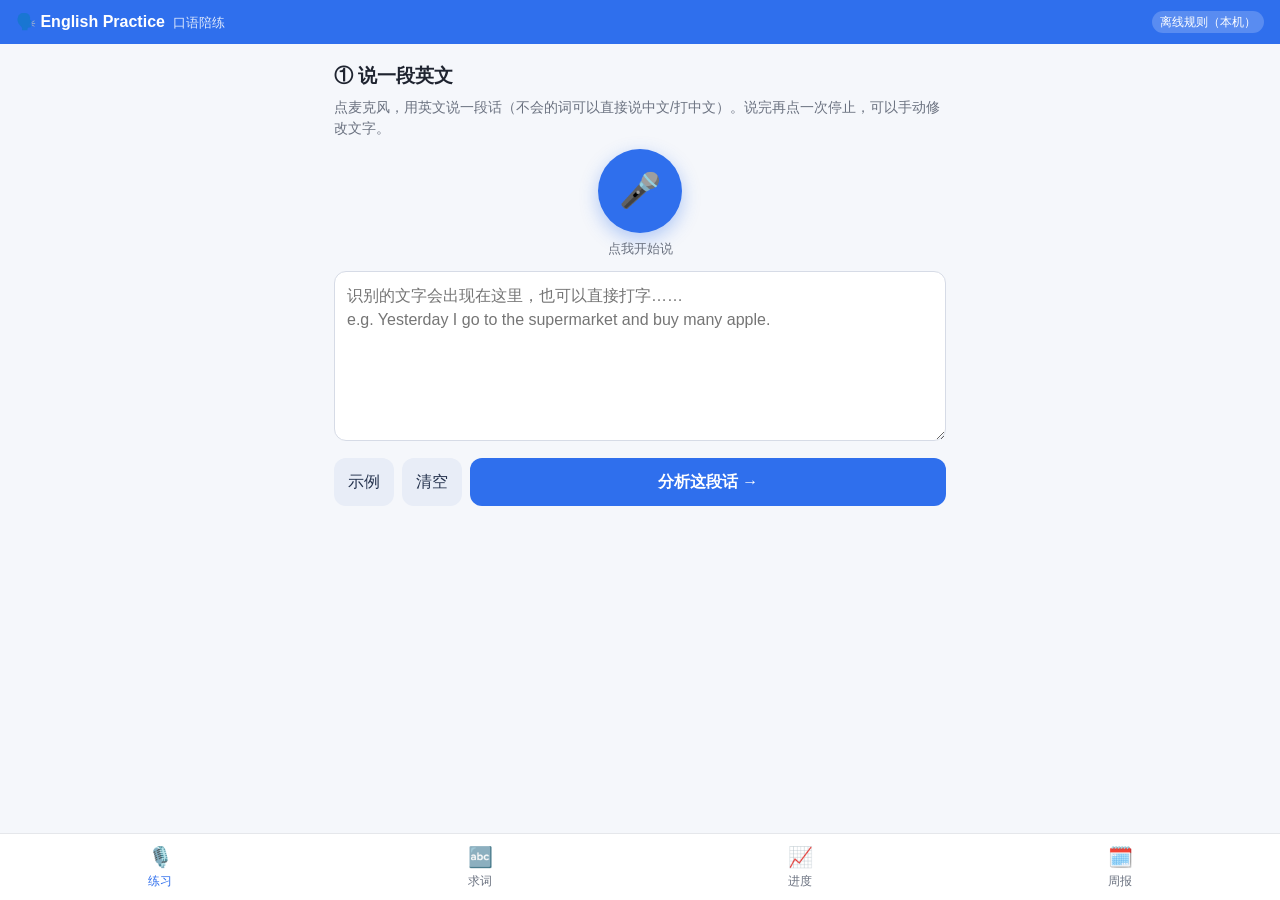
==== english/index.html @ fb232972 "Publish English and Japanese language practice apps to GitHub Pages. Static sites live under /englis" ====
<!doctype html>
<html lang="zh-CN">
<head>
<meta charset="utf-8">
<meta name="viewport" content="width=device-width, initial-scale=1, viewport-fit=cover">
<meta name="theme-color" content="#2f6fed">
<title>English Practice · 英语口语陪练</title>
<link rel="manifest" href="manifest.webmanifest">
<link rel="icon" href="icon.svg">
<link rel="stylesheet" href="style.css">
</head>
<body>
<header class="top">
  <div class="brand">🗣️ English Practice <small>口语陪练</small></div>
  <div id="engine" class="engine"></div>
</header>

<main>
  <!-- ============ PRACTICE TAB ============ -->
  <section id="tab-practice" class="tab active">
    <!-- step 1: speak -->
    <div id="step-speak" class="step">
      <h2>① 说一段英文</h2>
      <p class="hint">点麦克风，用英文说一段话（不会的词可以直接说中文/打中文）。说完再点一次停止，可以手动修改文字。</p>
      <div class="micwrap">
        <button id="mic-passage" class="mic" aria-label="record"><span>🎤</span></button>
        <div id="mic-passage-state" class="micstate">点我开始说</div>
      </div>
      <textarea id="passage" rows="6" placeholder="识别的文字会出现在这里，也可以直接打字……&#10;e.g. Yesterday I go to the supermarket and buy many apple."></textarea>
      <div class="row">
        <button id="btn-sample" class="ghost">示例</button>
        <button id="btn-clear" class="ghost">清空</button>
        <button id="btn-analyze" class="primary grow">分析这段话 →</button>
      </div>
      <p id="sr-warning" class="warn hidden"></p>
    </div>

    <!-- step 2: feedback -->
    <div id="step-feedback" class="step hidden">
      <h2>② 逐句反馈</h2>
      <div id="fb-summary" class="summary"></div>
      <div id="fb-list"></div>
      <div class="row sticky-actions">
        <button id="btn-back-speak" class="ghost">← 重新说</button>
        <button id="btn-start-drill" class="primary grow">开始跟读练习 →</button>
      </div>
    </div>

    <!-- step 3: drill -->
    <div id="step-drill" class="step hidden">
      <h2>③ 跟读练到过关</h2>
      <div id="drill-progress" class="drill-progress"></div>
      <div class="card target-card">
        <div class="label-row"><span id="drill-mode" class="pill"></span><button id="btn-listen" class="ghost small">🔊 听一遍</button></div>
        <div id="drill-target" class="target"></div>
        <button id="btn-peek" class="ghost small hidden">👀 偷看一下</button>
        <div id="drill-keys" class="keys"></div>
      </div>
      <div class="micwrap">
        <button id="mic-drill" class="mic"><span>🎤</span></button>
        <div id="mic-drill-state" class="micstate">点我跟读</div>
      </div>
      <input id="drill-typed" type="text" placeholder="（没麦克风时可以打字）" autocomplete="off">
      <div id="drill-result" class="result"></div>
      <div class="row">
        <button id="btn-skip" class="ghost">跳过</button>
        <button id="btn-check" class="primary grow">对比 ✓</button>
        <button id="btn-next" class="primary grow hidden">下一句 →</button>
      </div>
    </div>

    <!-- step 4: done -->
    <div id="step-done" class="step hidden">
      <h2>🎉 这一段练完了</h2>
      <div id="done-summary" class="summary"></div>
      <div class="card"><div class="label">整段地道版本</div><div id="done-passage" class="target small-target"></div>
        <button id="btn-listen-all" class="ghost small">🔊 听整段</button></div>
      <div class="row">
        <button id="btn-new" class="primary grow">再说一段</button>
        <button id="btn-to-progress" class="ghost">看进度</button>
      </div>
    </div>
  </section>

  <!-- ============ WORDS TAB ============ -->
  <section id="tab-words" class="tab">
    <h2>求词 · 中文 → 地道英文</h2>
    <p class="hint">不会说的词，用中文说或打出来（中英混着说也行），我给你地道的英文说法，可以一键加入练习。</p>
    <div class="micwrap">
      <button id="mic-words" class="mic zh"><span>🎤</span></button>
      <div id="mic-words-state" class="micstate">点我说中文</div>
    </div>
    <div class="row">
      <input id="words-input" type="text" placeholder="例如：加班 / 我想点外卖 / 摸鱼" autocomplete="off">
      <button id="btn-suggest" class="primary">查</button>
    </div>
    <div id="words-list"></div>
  </section>

  <!-- ============ PROGRESS TAB ============ -->
  <section id="tab-progress" class="tab">
    <h2>我的进度</h2>
    <div id="stats" class="stats"></div>
    <div class="row">
      <button id="btn-review" class="primary grow">复习最薄弱的 5 个点</button>
    </div>
    <div id="points"></div>
    <details class="danger"><summary>数据</summary>
      <p class="hint">进度只保存在这台手机的浏览器里。</p>
      <button id="btn-export" class="ghost small">导出 JSON</button>
      <button id="btn-reset" class="ghost small">清空进度</button>
    </details>
  </section>
  <!-- ============ RECAP TAB ============ -->
  <section id="tab-recap" class="tab">
    <h2>周报 · 每周回顾</h2>
    <p class="hint">按自然周（周一到周日）汇总：学了哪些词、练了哪些语法、哪些问题反复出现、哪些明显进步了。</p>
    <div class="row"><button id="btn-recap-now" class="primary grow">现在生成本周周报</button></div>
    <div id="recap-list"></div>
  </section>
</main>

<nav class="bottom">
  <button data-tab="practice" class="active">🎙️<span>练习</span></button>
  <button data-tab="words">🔤<span>求词</span></button>
  <button data-tab="progress">📈<span>进度</span></button>
  <button data-tab="recap">🗓️<span>周报</span></button>
</nav>
<div id="toast" class="toast"></div>
<script src="config.js"></script>
<script src="engine/rules_data.js"></script>
<script src="engine/zh_en_dict.js"></script>
<script src="engine/analyzer.js"></script>
<script src="recap.js"></script>
<script src="app.js"></script>
</body>
</html>
---- english/style.css ----
:root{--blue:#2f6fed;--green:#18a058;--red:#e5484d;--amber:#f0a020;--bg:#f5f7fb;--card:#fff;--text:#1f2430;--muted:#6b7280;--radius:14px}
*{box-sizing:border-box;-webkit-tap-highlight-color:transparent}
html,body{margin:0;background:var(--bg);color:var(--text);font:16px/1.5 -apple-system,"Segoe UI",Roboto,"Noto Sans SC","PingFang SC",sans-serif}
.top{position:sticky;top:0;z-index:5;display:flex;justify-content:space-between;align-items:center;padding:10px 16px;background:var(--blue);color:#fff}
.brand{font-weight:700}.brand small{font-weight:400;opacity:.85;margin-left:4px}
.engine{font-size:12px;background:rgba(255,255,255,.2);padding:2px 8px;border-radius:99px}
main{padding:12px 14px 96px;max-width:640px;margin:0 auto}
h2{font-size:19px;margin:6px 0 6px}
.hint{color:var(--muted);font-size:14px;margin:4px 0 10px}
.warn{color:#9a3412;background:#fff7ed;border:1px solid #fed7aa;padding:8px 10px;border-radius:10px;font-size:14px}
.hidden{display:none!important}
.tab{display:none}.tab.active{display:block}
textarea,input[type=text]{width:100%;font:inherit;padding:12px;border:1px solid #d6dbe6;border-radius:12px;background:#fff;outline:none}
textarea:focus,input:focus{border-color:var(--blue)}
.row{display:flex;gap:8px;margin:10px 0;align-items:center}.grow{flex:1}
button{font:inherit;border:0;border-radius:12px;padding:12px 14px;cursor:pointer}
.primary{background:var(--blue);color:#fff;font-weight:600}
.primary:disabled{opacity:.5}
.ghost{background:#e8edf7;color:#24324d}
.small{padding:6px 10px;font-size:14px;border-radius:10px}
.micwrap{display:flex;flex-direction:column;align-items:center;margin:8px 0 12px}
.mic{width:84px;height:84px;border-radius:50%;background:var(--blue);color:#fff;font-size:34px;box-shadow:0 6px 18px rgba(47,111,237,.35);transition:transform .15s}
.mic.zh{background:#7c3aed;box-shadow:0 6px 18px rgba(124,58,237,.35)}
.mic.on{background:var(--red);animation:pulse 1.2s infinite}
@keyframes pulse{0%{box-shadow:0 0 0 0 rgba(229,72,77,.5)}100%{box-shadow:0 0 0 22px rgba(229,72,77,0)}}
.micstate{font-size:13px;color:var(--muted);margin-top:6px;min-height:20px;text-align:center}
.card{background:var(--card);border-radius:var(--radius);padding:12px 14px;margin:10px 0;box-shadow:0 1px 3px rgba(0,0,0,.06)}
.summary{background:#eef4ff;border-radius:12px;padding:10px 12px;font-size:15px}
.sent .orig{color:#374151}.sent .corr{color:#0f5132;margin-top:6px}
.sent .lbl{font-size:12px;color:var(--muted);margin-right:6px}
mark.bad{background:#fde2e2;color:#b42318;text-decoration:line-through;text-decoration-color:rgba(180,35,24,.5);border-radius:4px;padding:0 2px}
mark.good{background:#d3f4e1;color:#0f5132;border-radius:4px;padding:0 2px;font-weight:600}
.okbadge{color:var(--green);font-size:14px}
.issue{border-top:1px dashed #e5e7eb;padding-top:8px;margin-top:8px;font-size:14px}
.issue .ft{font-weight:600}.issue .why{color:var(--muted)}
.tag{display:inline-block;font-size:11px;padding:1px 7px;border-radius:99px;margin-right:6px;color:#fff;vertical-align:1px}
.tag.grammar{background:#2f6fed}.tag.word_choice{background:#d97706}.tag.phrasing{background:#7c3aed}.tag.zh2en{background:#0d9488}
.sticky-actions{position:sticky;bottom:72px;background:var(--bg);padding:8px 0}
.drill-progress{display:flex;gap:6px;flex-wrap:wrap;margin:6px 0}
.dot{width:22px;height:8px;border-radius:99px;background:#d6dbe6}.dot.cur{background:var(--amber)}.dot.done{background:var(--green)}
.label-row{display:flex;justify-content:space-between;align-items:center}
.pill{font-size:12px;background:#fff4e0;color:#92400e;padding:2px 8px;border-radius:99px}
.target{font-size:21px;line-height:1.5;margin:8px 0;font-weight:500}
.small-target{font-size:17px}
.target.blur{filter:blur(7px);user-select:none}
.keys{font-size:13px;color:var(--muted)}
.result{min-height:24px;margin:10px 0}
.result .words span{display:inline-block;margin:2px 3px;padding:1px 6px;border-radius:6px;font-size:17px}
.w-ok{background:#d3f4e1;color:#0f5132}.w-miss{background:#fde2e2;color:#b42318;text-decoration:underline wavy}
.w-extra{background:#eceff3;color:#6b7280;text-decoration:line-through}
.score{font-size:15px;margin-top:6px}.pass{color:var(--green);font-weight:700}.fail{color:var(--red);font-weight:700}
.heard{font-size:13px;color:var(--muted);margin-top:4px}
input#drill-typed{margin-top:4px}
.stats{display:grid;grid-template-columns:repeat(3,1fr);gap:8px;margin:8px 0}
.stat{background:#fff;border-radius:12px;padding:10px;text-align:center;box-shadow:0 1px 3px rgba(0,0,0,.05)}
.stat b{display:block;font-size:22px}.stat span{font-size:12px;color:var(--muted)}
.point{display:flex;flex-direction:column;gap:4px}
.point .head{display:flex;justify-content:space-between;align-items:center;gap:8px}
.point .name{font-weight:600;font-size:15px}
.point .ex{font-size:13px;color:var(--muted)}
.bar{height:7px;background:#e5e7eb;border-radius:99px;overflow:hidden}.bar i{display:block;height:100%;background:var(--green)}
.cat-h{margin:16px 0 4px;font-size:14px;color:var(--muted)}
.wcard .zh{font-size:20px;font-weight:700}.chips{display:flex;flex-wrap:wrap;gap:6px;margin:6px 0}
.chip{background:#e7f6f4;color:#0f766e;border-radius:99px;padding:4px 10px;font-size:15px}
.chip.best{background:#0d9488;color:#fff}
.wcard .ex{font-size:15px;margin:4px 0}.wcard .note{font-size:13px;color:var(--muted)}
.bottom{position:fixed;bottom:0;left:0;right:0;display:flex;background:#fff;border-top:1px solid #e5e7eb;padding-bottom:env(safe-area-inset-bottom);z-index:10}
.bottom button{flex:1;background:none;border-radius:0;padding:8px 0 10px;font-size:20px;color:var(--muted);display:flex;flex-direction:column;align-items:center}
.bottom button span{font-size:12px}.bottom button.active{color:var(--blue)}
.toast{position:fixed;left:50%;bottom:86px;transform:translateX(-50%);background:#111827;color:#fff;padding:8px 14px;border-radius:10px;font-size:14px;opacity:0;transition:opacity .2s;pointer-events:none;z-index:20;max-width:90%}
.toast.show{opacity:.95}
details.danger{margin-top:20px;color:var(--muted)}

.recap .wk{display:flex;justify-content:space-between;align-items:baseline}
.recap .wk b{font-size:17px}.recap .src{font-size:12px;color:var(--muted)}
.recap .nums{display:grid;grid-template-columns:repeat(4,1fr);gap:6px;margin:8px 0}
.recap .nums div{background:#f3f6fc;border-radius:10px;padding:6px 2px;text-align:center}
.recap .nums b{display:block;font-size:17px}.recap .nums span{font-size:11px;color:var(--muted)}
.recap .text{font-size:15px;line-height:1.7}
.recap .lists{font-size:13px;color:var(--muted);margin-top:6px}
.recap.current{border:2px solid var(--blue)}
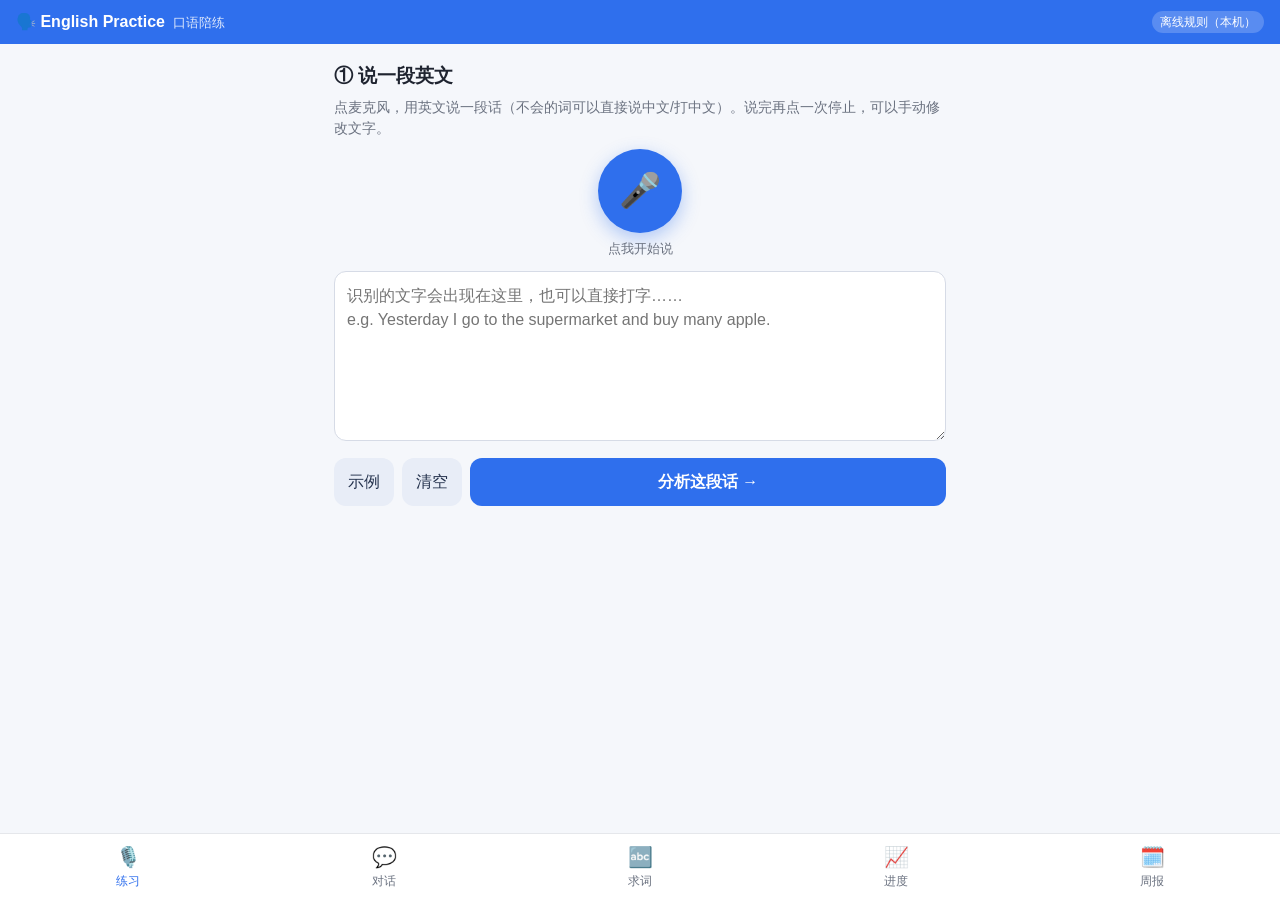
==== commit c9d1140d: "Add English dialogue mode (💬 对话) to the practice site. Overwrite english/ with the latest static bui" ====
--- a/english/index.html
+++ b/english/index.html
@@ -82,6 +82,35 @@
     </div>
   </section>
 
+  <!-- ============ DIALOGUE TAB ============ -->
+  <section id="tab-dialogue" class="tab">
+    <h2>💬 对话 · 英语聊天</h2>
+    <p class="hint">点按钮开始：AI 先打招呼，念完自动开麦。你用英文说一句，<b>停顿约 1.5 秒</b>就算说完（也可以再点一下按钮马上结束这句）；AI 回你一句并念出来，念完又自动开麦。AI 说话时麦克风是关着的。点「结束对话」停止。</p>
+    <p id="dlg-note" class="warn hidden"></p>
+    <div id="dlg-log" class="dlg-log"></div>
+    <div id="dlg-live" class="dlg-live"></div>
+    <div class="micwrap">
+      <button id="dlg-mic" class="mic" aria-label="dialogue"><span>💬</span></button>
+      <div id="dlg-state" class="micstate">点我开始对话</div>
+    </div>
+    <div class="row"><button id="dlg-stop" class="ghost grow hidden">⏹ 结束对话</button></div>
+    <div class="row">
+      <input id="dlg-typed" type="text" placeholder="（也可以打字，回车发送）" autocomplete="off">
+      <button id="dlg-send" class="primary">发送</button>
+    </div>
+    <div class="row">
+      <label class="hint grow"><input type="checkbox" id="dlg-correct" checked> 顺便帮我纠错（显示更自然的说法）</label>
+      <button id="dlg-clear" class="ghost small">清空记录</button>
+    </div>
+    <details class="card aiset"><summary>AI 设置（可选，只存在这台手机上）</summary>
+      <p class="hint">填了 OpenAI（或兼容接口）的密钥，对话就由 AI 自由回复；不填就用内置回复库。密钥只保存在这台手机浏览器里，直接发给你填的接口地址。</p>
+      <input id="ai-base" type="text" placeholder="接口地址（默认 https://api.openai.com/v1）" autocomplete="off">
+      <input id="ai-model" type="text" placeholder="模型（默认 gpt-4o-mini）" autocomplete="off">
+      <input id="ai-key" type="password" placeholder="API 密钥" autocomplete="off">
+      <div class="row"><button id="ai-save" class="primary grow">保存</button><button id="ai-clear" class="ghost">删除密钥</button></div>
+    </details>
+  </section>
+
   <!-- ============ WORDS TAB ============ -->
   <section id="tab-words" class="tab">
     <h2>求词 · 中文 → 地道英文</h2>
@@ -122,6 +151,7 @@
 
 <nav class="bottom">
   <button data-tab="practice" class="active">🎙️<span>练习</span></button>
+  <button data-tab="dialogue">💬<span>对话</span></button>
   <button data-tab="words">🔤<span>求词</span></button>
   <button data-tab="progress">📈<span>进度</span></button>
   <button data-tab="recap">🗓️<span>周报</span></button>
@@ -132,6 +162,7 @@
 <script src="engine/zh_en_dict.js"></script>
 <script src="engine/analyzer.js"></script>
 <script src="recap.js"></script>
+<script src="dialogue.js"></script>
 <script src="app.js"></script>
 </body>
 </html>
--- a/english/style.css
+++ b/english/style.css
@@ -79,3 +79,17 @@
 .recap .text{font-size:15px;line-height:1.7}
 .recap .lists{font-size:13px;color:var(--muted);margin-top:6px}
 .recap.current{border:2px solid var(--blue)}
+
+/* dialogue tab */
+.dlg-log{max-height:46vh;overflow-y:auto;display:flex;flex-direction:column;gap:8px;padding:4px 0}
+.bubble{max-width:86%;padding:9px 12px;border-radius:14px;font-size:16px;line-height:1.45;box-shadow:0 1px 3px rgba(0,0,0,.06)}
+.bubble.ai{align-self:flex-start;background:#fff;border-top-left-radius:4px}
+.bubble.me{align-self:flex-end;background:#dbe7ff;border-top-right-radius:4px}
+.bubble .small{margin-top:4px;padding:2px 8px;font-size:13px}
+.bubble .src{font-size:11px;color:var(--muted);margin-left:6px}
+.bubble .fix{font-size:14px;color:#14532d;margin-top:4px;border-top:1px dashed #a3b8e0;padding-top:4px}
+.dlg-live{min-height:22px;color:var(--muted);font-style:italic;text-align:center;margin-top:6px}
+.mic.busy{background:#94a3b8;box-shadow:none}
+.aiset input{margin:4px 0}
+.aiset summary{cursor:pointer;font-weight:600}
+#dlg-send{white-space:nowrap;flex:none}
